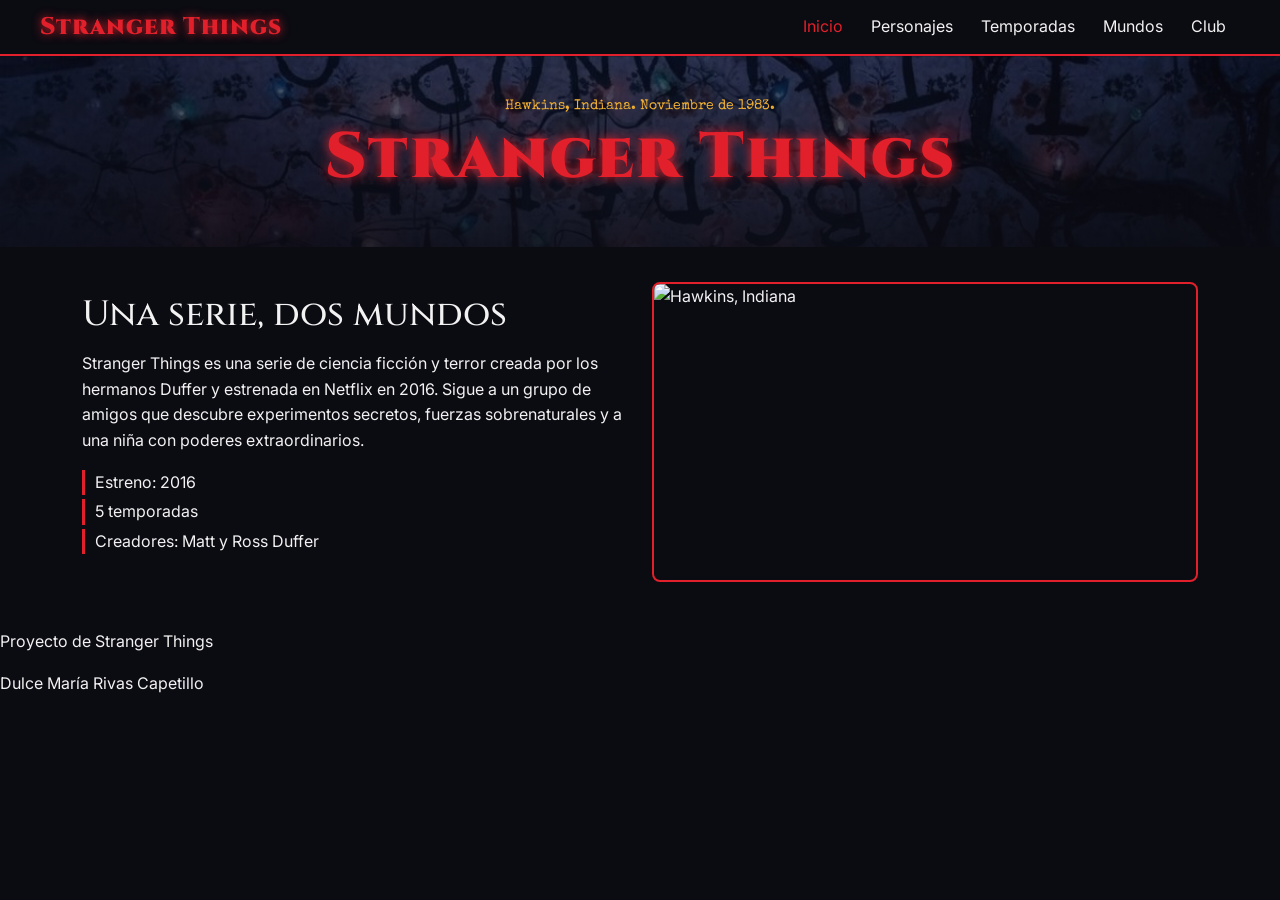
==== index.html @ 76cf499e "agrego la sección una serie, dos mundos con el grid de Bootstrap" ====
<!DOCTYPE html>
<html lang="es">
<head>
  <meta charset="UTF-8">
  <meta name="viewport" content="width=device-width, initial-scale=1.0">
  <title>Stranger Things - Inicio</title>
    <link href="https://fonts.googleapis.com/css2?family=Cinzel:wght@700;900&family=Inter:wght@400;600&family=Special+Elite&display=swap" rel="stylesheet">
  <link href="https://cdn.jsdelivr.net/npm/bootstrap@5.3.3/dist/css/bootstrap.min.css" rel="stylesheet">
  <link href="style.css" rel="stylesheet">
</head>

<body>
  <header>
     <nav class="menu">
      <a class="logo" href="index.html">Stranger Things</a>
      <ul class="enlaces">
        <li><a href="index.html" class="activo">Inicio</a></li>
        <li><a href="personajes.html">Personajes</a></li>
        <li><a href="temporadas.html">Temporadas</a></li>
        <li><a href="mundos.html">Mundos</a></li>
        <li><a href="club.html">Club</a></li>
      </ul>
    </nav>
  </header>
  <main>
     <section class="portada">
      <p class="fecha">Hawkins, Indiana. Noviembre de 1983.</p>
      <h1 class="titulo">Stranger Things</h1>
    </section>

       <section class="seccion">
      <div class="container">
        <div class="row align-items-center">
          <div class="col-md-6">
            <h2 class="titulo-seccion">Una serie, dos mundos</h2>
            <p>Stranger Things es una serie de ciencia ficción y terror creada por los hermanos Duffer y estrenada en Netflix en 2016. Sigue a un grupo de amigos que descubre experimentos secretos, fuerzas sobrenaturales y a una niña con poderes extraordinarios.</p>
            <ul class="datos">
              <li>Estreno: 2016</li>
              <li>5 temporadas</li>
              <li>Creadores: Matt y Ross Duffer</li>
            </ul>
          </div>
          <div class="col-md-6">
            <img class="foto-portada" src="img/mundos.jpg" alt="Hawkins, Indiana">
          </div>
        </div>
      </div>
    </section>
  </main>
  <footer>
    <p>Proyecto de Stranger Things</p>
    <p>Dulce María Rivas Capetillo</p>
  </footer>
</body>
</html>
---- style.css ----
body {
  background-color: #0b0b12;
  color: #f2f2f2;
  font-family: "Inter", sans-serif;
  line-height: 1.6;
}

h1, h2, h3, h4 {
  font-family: "Cinzel", serif;
}

h1 {
  color: #e1202b;
  text-align: center;
  text-shadow: 0 0 12px #e1202b;
} 
a {
  color: #f2f2f2;
}

.menu {
  display: flex;
  flex-direction: column;
  align-items: center;
  padding: 6px 10px;
  background-color: #0b0b12;
  border-bottom: 2px solid #e1202b;
}
.logo {
  font-family: "Cinzel", serif;
  font-weight: 900;
  font-size: 1.25rem;
  letter-spacing: 1px;
  color: #e1202b;
  text-decoration: none;
  text-shadow: 0 0 10px #e1202b;
}
.enlaces {
  display: flex;
  list-style: none;
  margin: 0;
  padding: 0;
}
.enlaces a {
  display: block;
  padding: 5px 7px;
  font-size: 0.78rem;
  color: #f2f2f2;
  text-decoration: none;
}
.enlaces a:hover, .enlaces a.activo {
  color: #e1202b;
}

.portada {
  padding: 20px 10px;
  text-align: center;
  background-image: linear-gradient(rgba(11, 11, 18, 0.6), rgba(11, 11, 18, 0.9)), url("img/portada.jpg");
  background-size: cover;
  background-position: center;
}
.fecha {
  margin: 0;
  font-family: "Special Elite", monospace;
  font-size: 0.85rem;
  color: #f2b134;
}
.titulo {
  margin: 3px 0 10px;
  font-size: 2rem;
  font-weight: 900;
  letter-spacing: 2px;
  animation: parpadeo 2s;
}
@keyframes parpadeo {
  0% { opacity: 1; }
  30% { opacity: 0.2; }
  60% { opacity: 1; }
  80% { opacity: 0.4; }
  100% { opacity: 1; }
}

.row > div {
  padding-bottom: 12px;
}
.seccion {
  padding: 35px 0;
}
.titulo-seccion {
  margin-bottom: 15px;
  font-size: 1.6rem;
}
.datos {
  list-style: none;
  padding-left: 0;
}
.datos li {
  margin-bottom: 4px;
  padding-left: 10px;
  border-left: 3px solid #e1202b;
}
.foto-portada {
  display: block;
  width: 100%;
  height: 230px;
  object-fit: cover;
  border: 2px solid #e1202b;
  border-radius: 8px;
}

@media (min-width: 768px) {
  .menu {
     flex-direction: row;
      justify-content: space-between;
       padding: 6px 40px;
     }
  .logo {
     font-size: 1.5rem; 
    }
  .enlaces a {
     padding: 8px 14px;
      font-size: 1rem;
     }
      .portada { 
        padding: 40px 10px; 
    }
  .titulo {
     font-size: 4rem;
     }
     
 .titulo-seccion { 
    font-size: 2.2rem;
 }
  .foto-portada {
     height: 300px;
     }
}
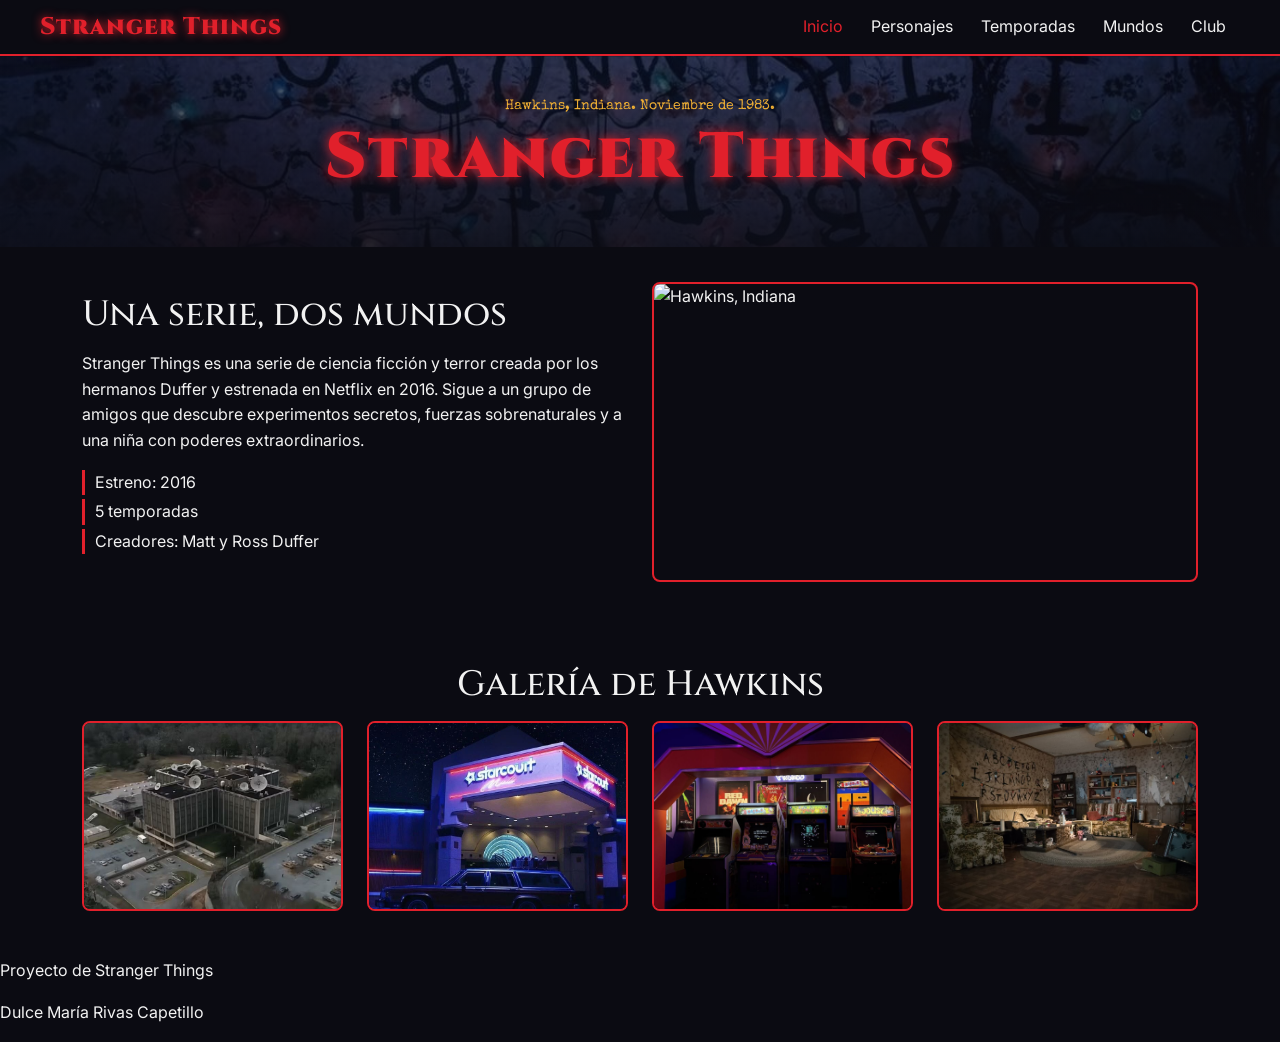
==== commit 543858ac: "Agregué la galería de fotos en el inicio" ====
--- a/index.html
+++ b/index.html
@@ -46,10 +46,30 @@
         </div>
       </div>
     </section>
+    
+     <section class="seccion">
+      <div class="container">
+        <h2 class="titulo-centro">Galería de Hawkins</h2>
+        <div class="row">
+          <div class="col-6 col-md-3">
+            <img class="foto-galeria" src="img/laboratorio.jpg" alt="Laboratorio de Hawkins">
+          </div>
+          <div class="col-6 col-md-3">
+            <img class="foto-galeria" src="img/starcourt.jpg" alt="Starcourt Mall">
+          </div>
+          <div class="col-6 col-md-3">
+            <img class="foto-galeria" src="img/arcade.jpg" alt="Arcade de Hawkins">
+          </div>
+          <div class="col-6 col-md-3">
+            <img class="foto-galeria" src="img/byers.jpg" alt="Casa de los Byers">
+          </div>
+        </div>
+      </div>
+    </section>
   </main>
   <footer>
     <p>Proyecto de Stranger Things</p>
     <p>Dulce María Rivas Capetillo</p>
   </footer>
 </body>
-</html>+</html>
--- a/style.css
+++ b/style.css
@@ -73,6 +73,13 @@
   letter-spacing: 2px;
   animation: parpadeo 2s;
 }
+.titulo-seccion, .titulo-centro {
+  margin-bottom: 15px;
+  font-size: 1.6rem;
+}
+.titulo-centro {
+  text-align: center;
+}
 @keyframes parpadeo {
   0% { opacity: 1; }
   30% { opacity: 0.2; }
@@ -108,6 +115,18 @@
   border: 2px solid #e1202b;
   border-radius: 8px;
 }
+.foto-galeria {
+  display: block;
+  width: 100%;
+  height: 130px;
+  object-fit: cover;
+  border: 2px solid #e1202b;
+  border-radius: 8px;
+  transition: transform 0.3s;
+}
+.foto-galeria:hover {
+  transform: scale(1.05);
+}
 
 @media (min-width: 768px) {
   .menu {
@@ -129,9 +148,13 @@
      font-size: 4rem;
      }
      
- .titulo-seccion { 
-    font-size: 2.2rem;
- }
+   .titulo-seccion, .titulo-centro { 
+    font-size: 2.2rem; 
+}
+  .foto-galeria {
+     height: 190px; 
+    }
+    
   .foto-portada {
      height: 300px;
      }
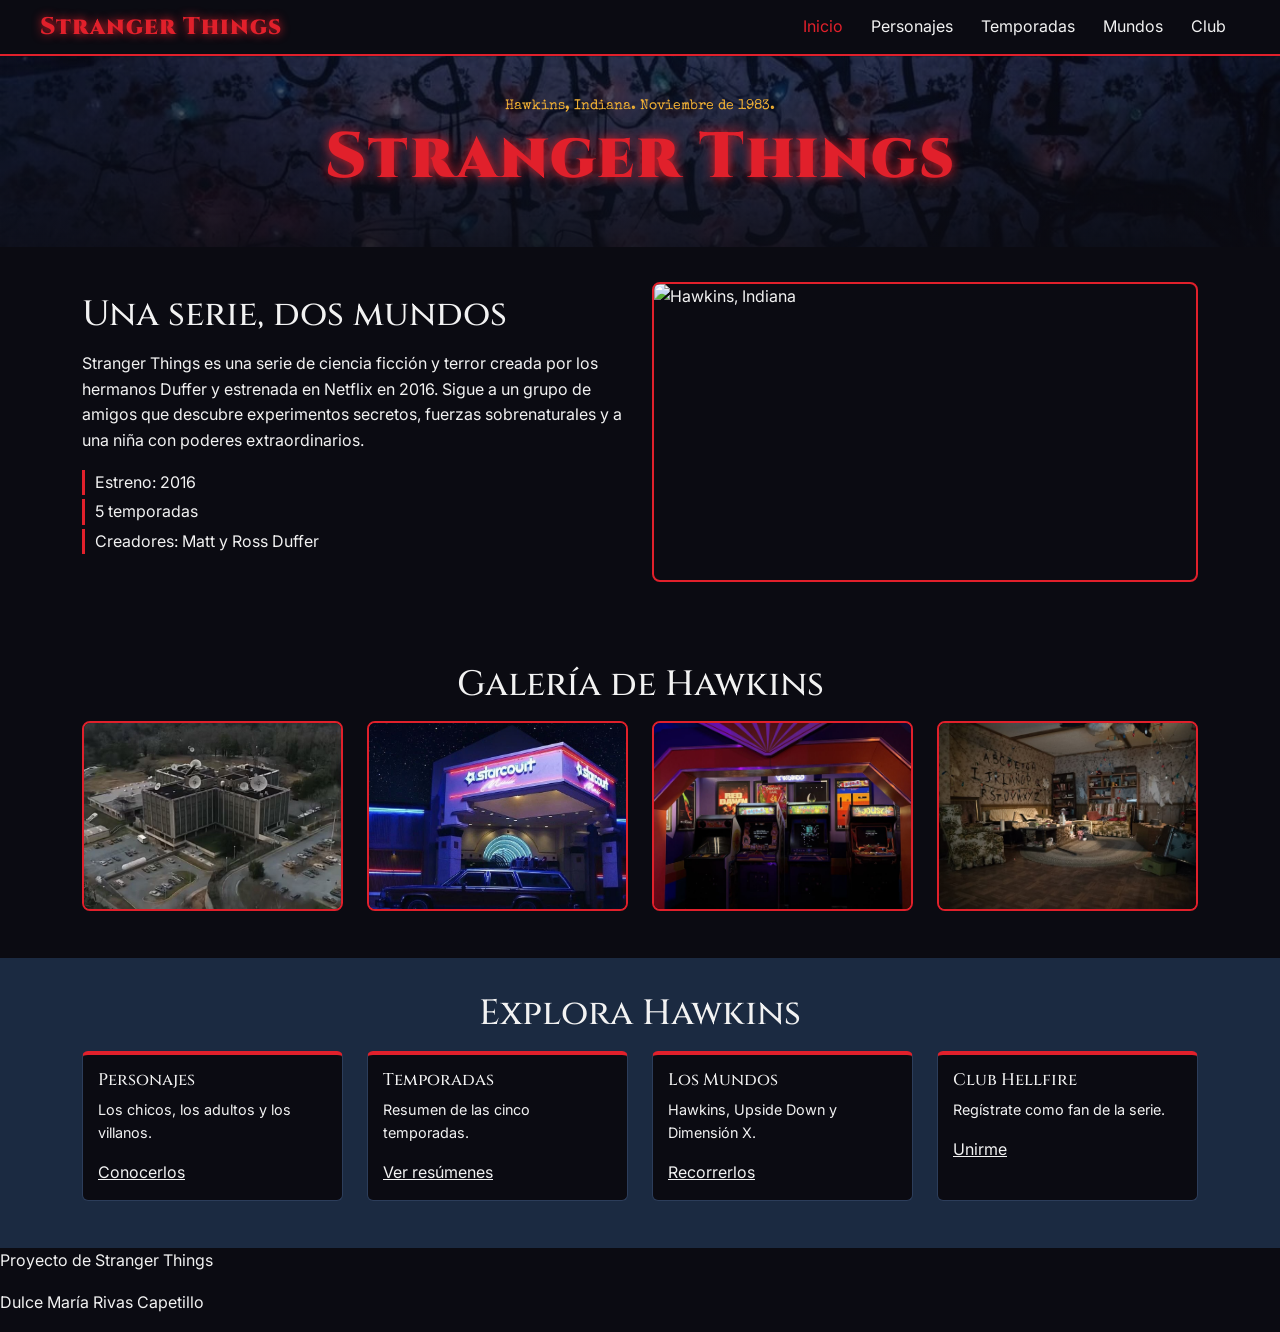
==== commit ef827d94: "agrego las tarjetas que llevan a las otras páginas" ====
--- a/index.html
+++ b/index.html
@@ -46,7 +46,7 @@
         </div>
       </div>
     </section>
-    
+
      <section class="seccion">
       <div class="container">
         <h2 class="titulo-centro">Galería de Hawkins</h2>
@@ -66,6 +66,41 @@
         </div>
       </div>
     </section>
+     <section class="seccion-azul">
+      <div class="container">
+        <h2 class="titulo-centro">Explora Hawkins</h2>
+        <div class="row">
+          <div class="col-6 col-lg-3">
+            <article class="tarjeta">
+              <h3>Personajes</h3>
+              <p>Los chicos, los adultos y los villanos.</p>
+              <a href="personajes.html">Conocerlos</a>
+            </article>
+          </div>
+          <div class="col-6 col-lg-3">
+            <article class="tarjeta">
+              <h3>Temporadas</h3>
+              <p>Resumen de las cinco temporadas.</p>
+              <a href="temporadas.html">Ver resúmenes</a>
+            </article>
+          </div>
+          <div class="col-6 col-lg-3">
+            <article class="tarjeta">
+              <h3>Los Mundos</h3>
+              <p>Hawkins, Upside Down y Dimensión X.</p>
+              <a href="mundos.html">Recorrerlos</a>
+            </article>
+          </div>
+          <div class="col-6 col-lg-3">
+            <article class="tarjeta">
+              <h3>Club Hellfire</h3>
+              <p>Regístrate como fan de la serie.</p>
+              <a href="club.html">Unirme</a>
+            </article>
+          </div>
+        </div>
+      </div>
+    </section>
   </main>
   <footer>
     <p>Proyecto de Stranger Things</p>
--- a/style.css
+++ b/style.css
@@ -91,8 +91,11 @@
 .row > div {
   padding-bottom: 12px;
 }
-.seccion {
+.seccion, .seccion-azul {
   padding: 35px 0;
+}
+.seccion-azul {
+  background-color: #1b2a41;
 }
 .titulo-seccion {
   margin-bottom: 15px;
@@ -154,8 +157,25 @@
   .foto-galeria {
      height: 190px; 
     }
-    
+
   .foto-portada {
      height: 300px;
      }
+  .tarjeta {
+  height: 100%;
+  padding: 15px;
+  background-color: #0b0b12;
+  border: 1px solid #2c3d5a;
+  border-top: 4px solid #e1202b;
+  border-radius: 6px;
+}
+.tarjeta:hover {
+  box-shadow: 0 0 18px #e1202b;
+}
+.tarjeta h3 {
+  font-size: 1.05rem;
+}
+.tarjeta p {
+  font-size: 0.9rem;
+} 
 } 
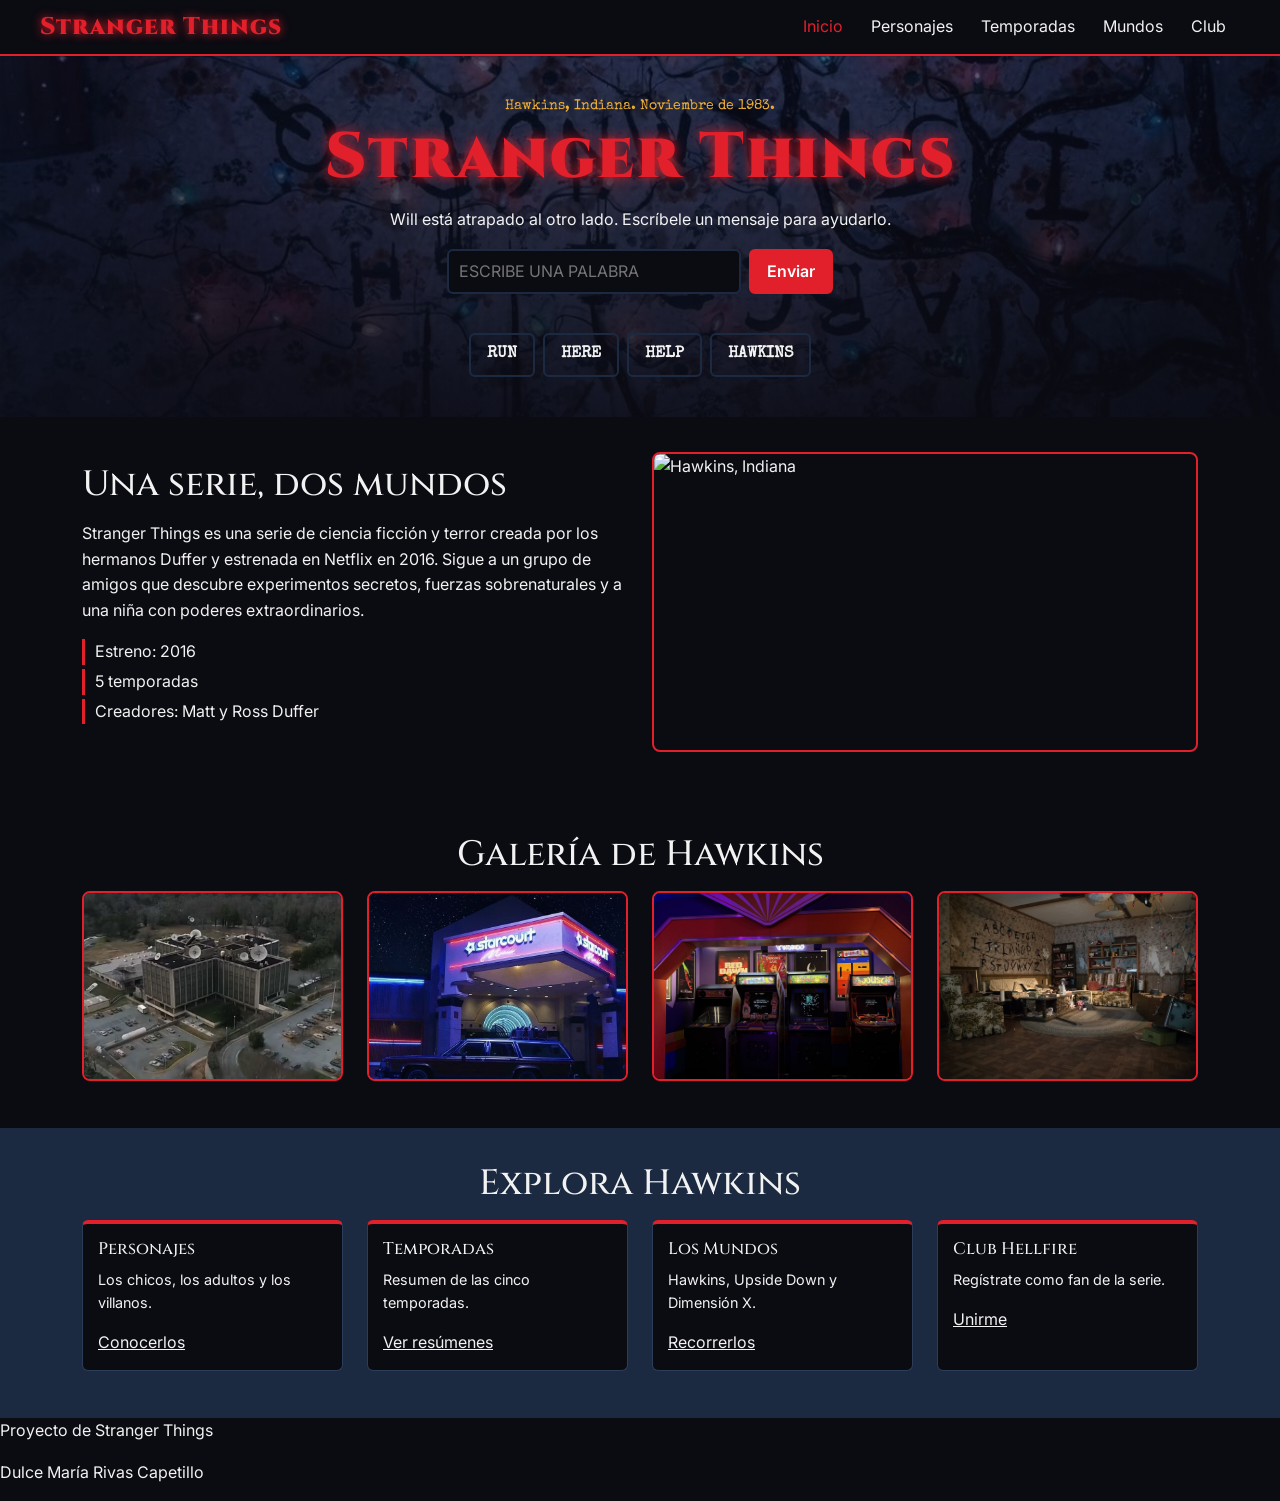
==== commit eb20d70c: "agregué un formulario y  botones de luces" ====
--- a/index.html
+++ b/index.html
@@ -6,6 +6,7 @@
   <title>Stranger Things - Inicio</title>
     <link href="https://fonts.googleapis.com/css2?family=Cinzel:wght@700;900&family=Inter:wght@400;600&family=Special+Elite&display=swap" rel="stylesheet">
   <link href="https://cdn.jsdelivr.net/npm/bootstrap@5.3.3/dist/css/bootstrap.min.css" rel="stylesheet">
+  <link href="https://cdnjs.cloudflare.com/ajax/libs/aos/2.3.4/aos.css" rel="stylesheet">
   <link href="style.css" rel="stylesheet">
 </head>
 
@@ -26,6 +27,20 @@
      <section class="portada">
       <p class="fecha">Hawkins, Indiana. Noviembre de 1983.</p>
       <h1 class="titulo">Stranger Things</h1>
+            <p class="solo-pc">Will está atrapado al otro lado. Escríbele un mensaje para ayudarlo.</p>
+
+      <form id="formulario-luces" class="formulario-luces">
+        <input type="text" id="mensaje" class="caja" maxlength="20" placeholder="Escribe una palabra">
+        <button type="submit" id="boton-enviar" class="boton-rojo">Enviar</button>
+      </form>
+      <p id="respuesta" class="respuesta"></p>
+
+      <div class="botones-rapidos">
+        <button type="button" class="boton-rapido" data-mensaje="RUN">RUN</button>
+        <button type="button" class="boton-rapido" data-mensaje="HERE">HERE</button>
+        <button type="button" class="boton-rapido" data-mensaje="HELP">HELP</button>
+        <button type="button" class="boton-rapido" data-mensaje="HAWKINS">HAWKINS</button>
+      </div>
     </section>
 
        <section class="seccion">
@@ -71,28 +86,28 @@
         <h2 class="titulo-centro">Explora Hawkins</h2>
         <div class="row">
           <div class="col-6 col-lg-3">
-            <article class="tarjeta">
+            <article class="tarjeta" data-aos="fade-up">
               <h3>Personajes</h3>
               <p>Los chicos, los adultos y los villanos.</p>
               <a href="personajes.html">Conocerlos</a>
             </article>
           </div>
           <div class="col-6 col-lg-3">
-            <article class="tarjeta">
+            <article class="tarjeta" data-aos="fade-up">
               <h3>Temporadas</h3>
               <p>Resumen de las cinco temporadas.</p>
               <a href="temporadas.html">Ver resúmenes</a>
             </article>
           </div>
           <div class="col-6 col-lg-3">
-            <article class="tarjeta">
+            <article class="tarjeta" data-aos="fade-up">
               <h3>Los Mundos</h3>
               <p>Hawkins, Upside Down y Dimensión X.</p>
               <a href="mundos.html">Recorrerlos</a>
             </article>
           </div>
           <div class="col-6 col-lg-3">
-            <article class="tarjeta">
+            <article class="tarjeta" data-aos="fade-up">
               <h3>Club Hellfire</h3>
               <p>Regístrate como fan de la serie.</p>
               <a href="club.html">Unirme</a>
@@ -106,5 +121,8 @@
     <p>Proyecto de Stranger Things</p>
     <p>Dulce María Rivas Capetillo</p>
   </footer>
+
+    <script src="https://cdnjs.cloudflare.com/ajax/libs/aos/2.3.4/aos.js"></script>
+  <script src="funciones.js"></script>
 </body>
 </html>
--- a/style.css
+++ b/style.css
@@ -130,7 +130,72 @@
 .foto-galeria:hover {
   transform: scale(1.05);
 }
-
+.solo-pc {
+  display: none;
+}
+.formulario-luces {
+  display: flex;
+  justify-content: center;
+  gap: 8px;
+  max-width: 420px;
+  margin: 0 auto;
+}
+.caja {
+  width: 100%;
+  padding: 8px 10px;
+  background-color: #0b0b12;
+  color: #f2f2f2;
+  border: 2px solid #1b2a41;
+  border-radius: 6px;
+}
+.caja:focus {
+  outline: none;
+  border-color: #e1202b;
+}
+.formulario-luces .caja {
+  width: 70%;
+  text-transform: uppercase;
+}
+.respuesta {
+  min-height: 22px;
+  margin: 5px 0 0;
+  font-family: "Special Elite", monospace;
+  font-size: 0.85rem;
+}
+.error {
+  color: #ff6b73;
+}
+.boton-rojo, .boton-rapido {
+  padding: 7px 16px;
+  border: 2px solid #e1202b;
+  border-radius: 6px;
+  font-weight: 600;
+  cursor: pointer;
+}
+.boton-rojo {
+  background-color: #e1202b;
+  color: white;
+}
+.boton-rojo:hover {
+  background-color: #b8161f;
+}
+.boton-rapido {
+  background-color: transparent;
+  border-color: #1b2a41;
+  color: #f2f2f2;
+  font-family: "Special Elite", monospace;
+}
+.boton-rapido:hover {
+  border-color: #e1202b;
+  color: #e1202b;
+}
+.botones-rapidos {
+  display: flex;
+  justify-content: center;
+  flex-wrap: wrap;
+  gap: 8px;
+  margin-top: 12px;
+}
 @media (min-width: 768px) {
   .menu {
      flex-direction: row;
@@ -178,4 +243,7 @@
 .tarjeta p {
   font-size: 0.9rem;
 } 
+  .solo-pc {
+     display: block; 
+    }
 } 
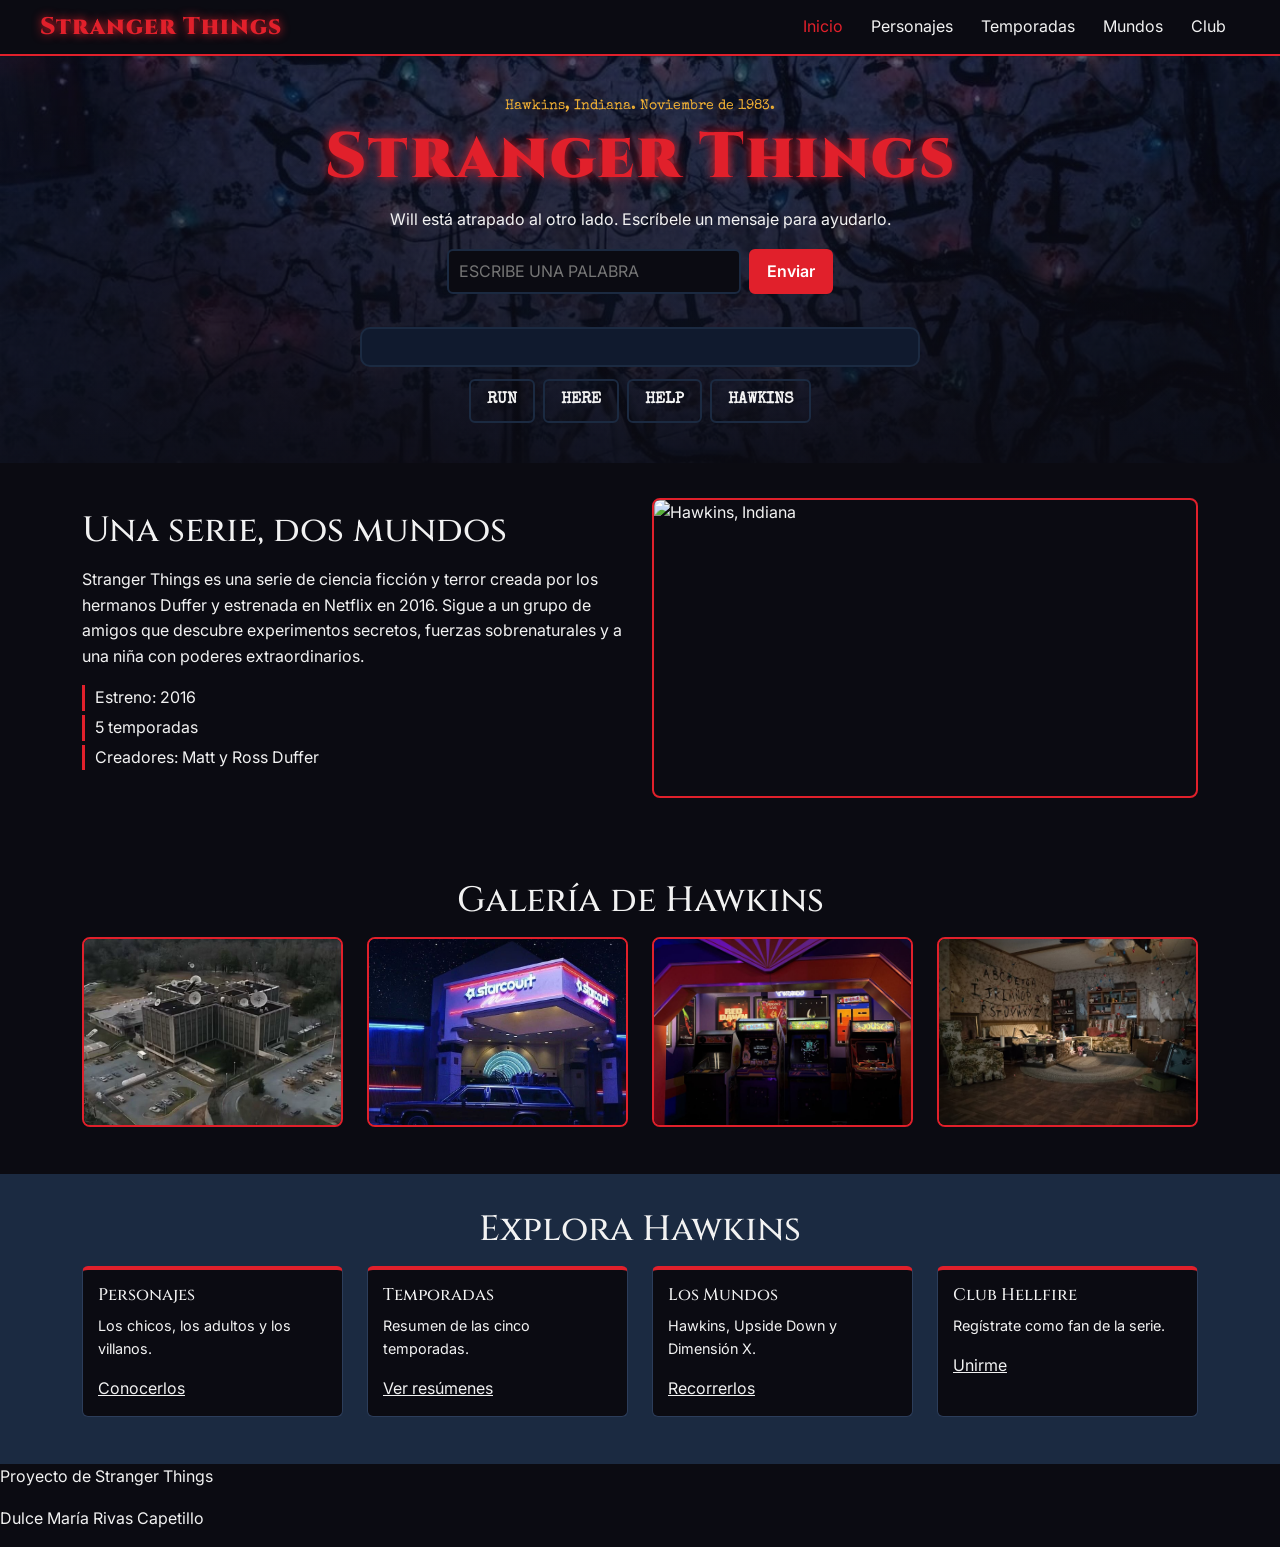
==== commit e9c22e20: "creo la pared con las 26 letras y sus focos" ====
--- a/index.html
+++ b/index.html
@@ -34,7 +34,7 @@
         <button type="submit" id="boton-enviar" class="boton-rojo">Enviar</button>
       </form>
       <p id="respuesta" class="respuesta"></p>
-
+      <div id="pared" class="pared"></div>
       <div class="botones-rapidos">
         <button type="button" class="boton-rapido" data-mensaje="RUN">RUN</button>
         <button type="button" class="boton-rapido" data-mensaje="HERE">HERE</button>
--- a/style.css
+++ b/style.css
@@ -196,6 +196,35 @@
   gap: 8px;
   margin-top: 12px;
 }
+.pared {
+  display: grid;
+  grid-template-columns: repeat(9, 1fr);
+  gap: 8px 3px;
+  max-width: 560px;
+  margin: 6px auto 0;
+  padding: 10px 6px;
+  background-color: #101a2e;
+  border: 2px solid #1b2a41;
+  border-radius: 10px;
+}
+.letra {
+  font-family: "Special Elite", monospace;
+  font-size: 0.8rem;
+  color: #8a93a6;
+}
+.foco {
+  display: block;
+  width: 10px;
+  height: 14px;
+  margin: 0 auto 2px;
+  border-radius: 50%;
+  background-color: #2a3347;
+}
+.letra.prendida {
+  color: #f2f2f2;
+}
+
+
 @media (min-width: 768px) {
   .menu {
      flex-direction: row;
@@ -246,4 +275,15 @@
   .solo-pc {
      display: block; 
     }
+  .pared { 
+    gap: 14px 6px; 
+    padding: 18px 12px;
+ }
+  .letra { 
+    font-size: 1.1rem;
+ }
+  .foco {
+     width: 14px; 
+     height: 19px;
+     }    
 } 
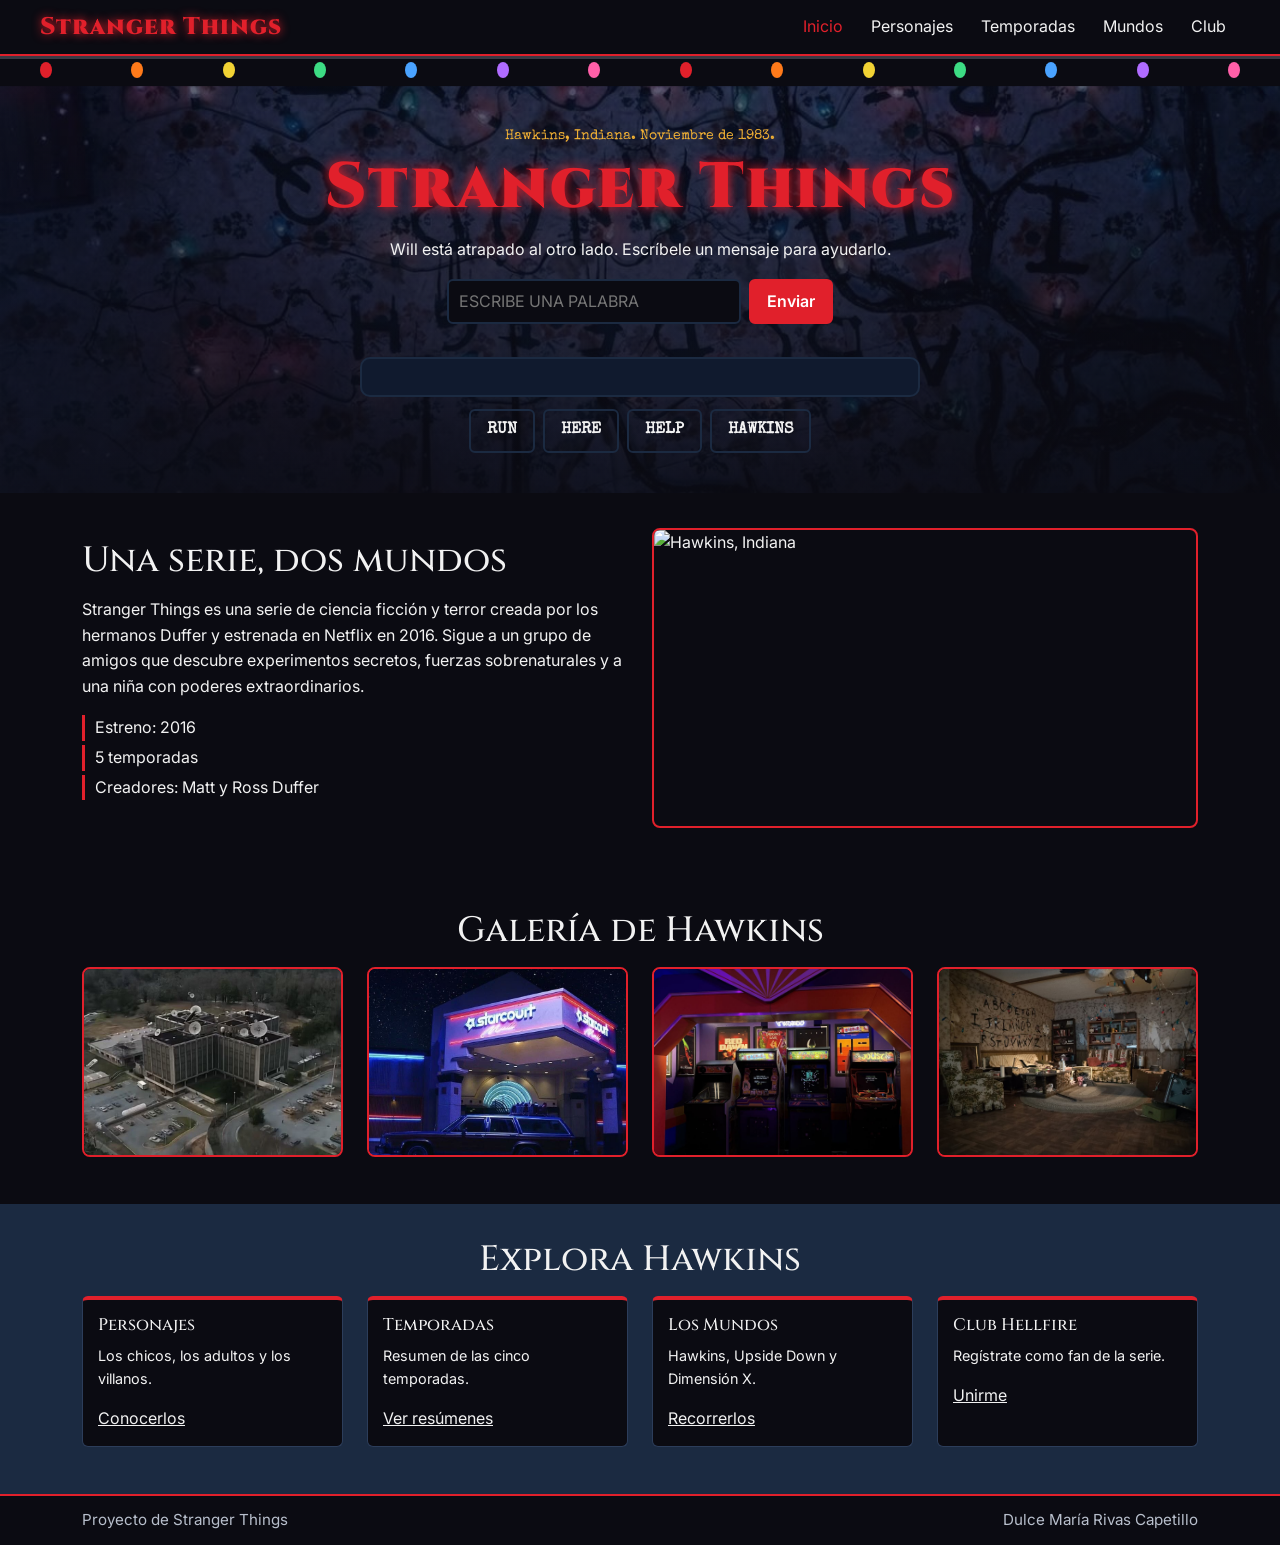
==== commit 25a35bd5: "agrego el estilo del pie de página" ====
--- a/index.html
+++ b/index.html
@@ -23,6 +23,22 @@
       </ul>
     </nav>
   </header>
+   <div class="luces">
+    <span class="rojo"></span>
+    <span class="naranja"></span>
+    <span class="amarillo"></span>
+    <span class="verde"></span>
+    <span class="azul"></span>
+    <span class="morado"></span>
+    <span class="rosa"></span>
+    <span class="rojo"></span>
+    <span class="naranja"></span>
+    <span class="amarillo"></span>
+    <span class="verde"></span>
+    <span class="azul"></span>
+    <span class="morado"></span>
+    <span class="rosa"></span>
+  </div>
   <main>
      <section class="portada">
       <p class="fecha">Hawkins, Indiana. Noviembre de 1983.</p>
@@ -117,9 +133,11 @@
       </div>
     </section>
   </main>
-  <footer>
-    <p>Proyecto de Stranger Things</p>
-    <p>Dulce María Rivas Capetillo</p>
+  <footer class="pie">
+    <div class="container d-flex justify-content-between">
+      <p>Proyecto de Stranger Things</p>
+      <p>Dulce María Rivas Capetillo</p>
+    </div>
   </footer>
 
     <script src="https://cdnjs.cloudflare.com/ajax/libs/aos/2.3.4/aos.js"></script>
--- a/style.css
+++ b/style.css
@@ -223,6 +223,62 @@
 .letra.prendida {
   color: #f2f2f2;
 }
+.luces {
+  display: flex;
+  justify-content: space-around;
+  border-top: 3px solid #3a3a44;
+  height: 30px;
+  overflow: hidden;
+}
+.luces span {
+  width: 12px;
+  height: 16px;
+  margin-top: 3px;
+  border-radius: 50%;
+  animation: brillar 2s infinite alternate;
+}
+.luces span:nth-child(even) {
+  animation-delay: 1s;
+}
+.rojo { 
+    background-color: #e1202b;
+ }
+.naranja { 
+    background-color: #ff7a1a; 
+}
+.amarillo {
+     background-color: #f2d334;
+     }
+.verde {
+     background-color: #3ddc84; 
+    }
+.azul {
+     background-color: #4aa3ff;
+     }
+.morado {
+     background-color: #b06cff;
+     }
+.rosa {
+     background-color: #ff5fa8;
+     }
+
+
+@keyframes brillar {
+  from { 
+    opacity: 0.5; }
+  to { 
+    opacity: 1; }
+}
+.pie {
+  padding: 12px 0;
+  background-color: #0b0b12;
+  border-top: 2px solid #e1202b;
+  font-size: 0.8rem;
+  color: #b8bfcc;
+}
+.pie p {
+  margin: 0;
+}
 
 
 @media (min-width: 768px) {
@@ -285,5 +341,8 @@
   .foco {
      width: 14px; 
      height: 19px;
-     }    
+     }  
+  .pie { 
+    font-size: 0.95rem; 
+}       
 } 
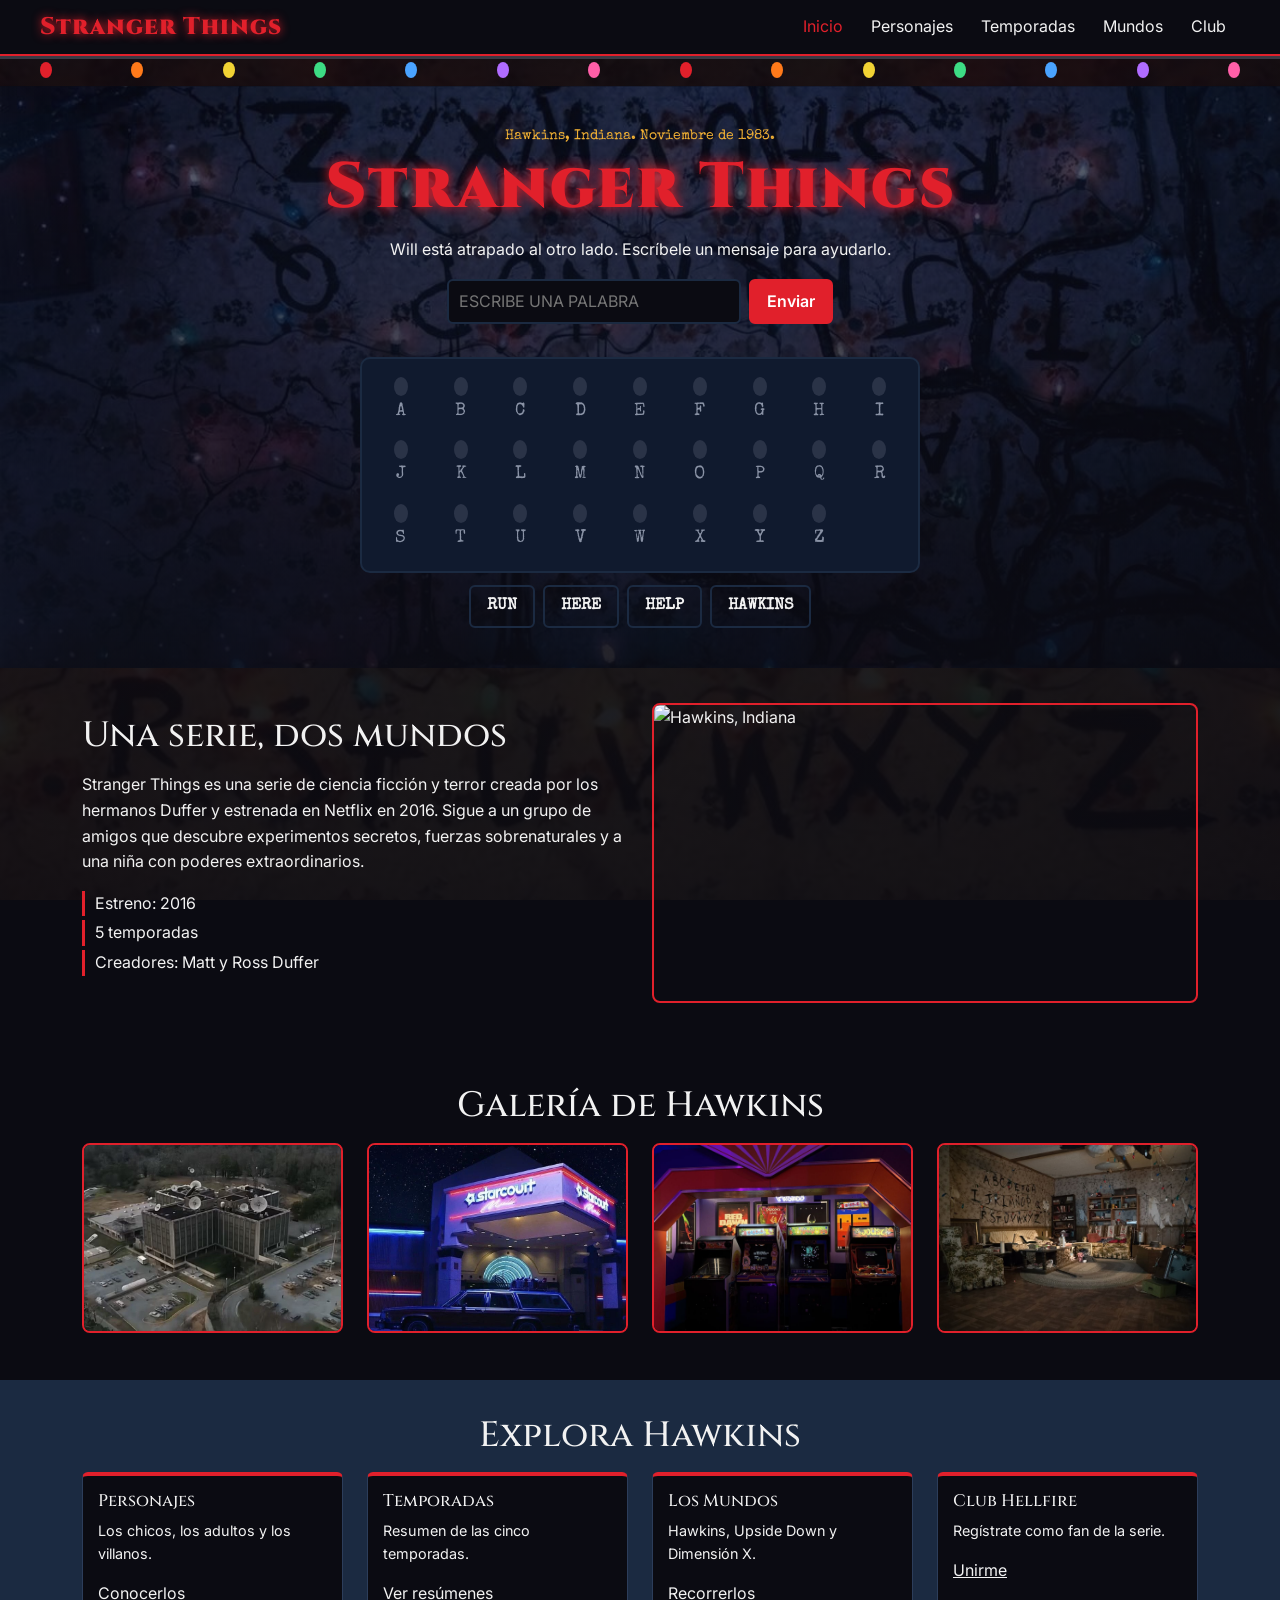
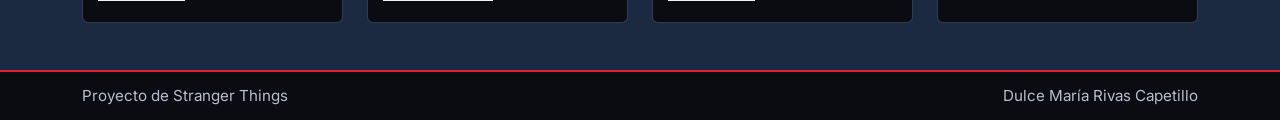
==== commit 9ad33055: "modificaciones de estructura en las páginas" ====
--- a/index.html
+++ b/index.html
@@ -6,7 +6,6 @@
   <title>Stranger Things - Inicio</title>
     <link href="https://fonts.googleapis.com/css2?family=Cinzel:wght@700;900&family=Inter:wght@400;600&family=Special+Elite&display=swap" rel="stylesheet">
   <link href="https://cdn.jsdelivr.net/npm/bootstrap@5.3.3/dist/css/bootstrap.min.css" rel="stylesheet">
-  <link href="https://cdnjs.cloudflare.com/ajax/libs/aos/2.3.4/aos.css" rel="stylesheet">
   <link href="style.css" rel="stylesheet">
 </head>
 
@@ -123,7 +122,7 @@
             </article>
           </div>
           <div class="col-6 col-lg-3">
-            <article class="tarjeta" data-aos="fade-up">
+            <article class="tarjeta">
               <h3>Club Hellfire</h3>
               <p>Regístrate como fan de la serie.</p>
               <a href="club.html">Unirme</a>
@@ -140,7 +139,6 @@
     </div>
   </footer>
 
-    <script src="https://cdnjs.cloudflare.com/ajax/libs/aos/2.3.4/aos.js"></script>
   <script src="funciones.js"></script>
 </body>
 </html>
--- a/style.css
+++ b/style.css
@@ -1,6 +1,11 @@
 
 body {
   background-color: #0b0b12;
+  background-image: linear-gradient(rgba(11, 11, 18, 0.82), rgba(11, 11, 18, 0.92)), url("img/portada2.jpg");
+  background-size: cover;
+  font-size: 0.9rem;
+  background-position: center;
+  background-attachment: fixed;
   color: #f2f2f2;
   font-family: "Inter", sans-serif;
   line-height: 1.6;
@@ -77,7 +82,7 @@
   margin-bottom: 15px;
   font-size: 1.6rem;
 }
-.titulo-centro {
+.titulo-centro, .texto-centro {
   text-align: center;
 }
 @keyframes parpadeo {
@@ -91,8 +96,16 @@
 .row > div {
   padding-bottom: 12px;
 }
-.seccion, .seccion-azul {
+.seccion, .seccion-azul, .seccion-villanos {
   padding: 35px 0;
+}
+.seccion-villanos {
+  background-image: linear-gradient(#0b0b12, #3a0a0f);
+}
+.aviso {
+  font-family: "Special Elite", monospace;
+  font-size: 0.85rem;
+  color: #f2b134;
 }
 .seccion-azul {
   background-color: #1b2a41;
@@ -261,8 +274,6 @@
 .rosa {
      background-color: #ff5fa8;
      }
-
-
 @keyframes brillar {
   from { 
     opacity: 0.5; }
@@ -279,9 +290,362 @@
 .pie p {
   margin: 0;
 }
-
-
+.row {
+  justify-content: center;
+}
+
+.encabezado {
+  padding: 20px 10px;
+  text-align: center;
+  background-size: cover;
+  background-position: center;
+}
+.atajos {
+  display: flex;
+  justify-content: center;
+  flex-wrap: wrap;
+  gap: 8px;
+}
+.atajos a {
+  padding: 4px 14px;
+  border: 2px solid #e1202b;
+  border-radius: 50px;
+  font-size: 0.85rem;
+  font-weight: 600;
+  text-decoration: none;
+}
+.atajos a:hover {
+  background-color: #e1202b;
+}
+.personaje {
+  height: 100%;
+  overflow: hidden;
+  background-color: #0b0b12;
+  border: 1px solid #2c3d5a;
+  border-radius: 8px;
+}
+.personaje:hover {
+  border-color: #e1202b;
+  box-shadow: 0 0 18px #e1202b;
+}
+.personaje img {
+  display: block;
+  width: 100%;
+  height: 190px;
+  object-fit: cover;
+  object-position: top;
+}
+.texto-personaje {
+  padding: 10px;
+}
+.texto-personaje h3 {
+  margin-bottom: 2px;
+  font-size: 1rem;
+}
+.texto-personaje p {
+  margin: 0;
+  font-size: 0.82rem;
+  line-height: 1.4;
+}
+.texto-personaje .actor {
+  margin-bottom: 5px;
+  font-family: "Special Elite", monospace;
+  color: #f2b134;
+}
+.info-vecna {
+  margin-bottom: 25px;
+  padding: 15px;
+  background-color: #0b0b12;
+  border: 2px solid #e1202b;
+  border-radius: 10px;
+}
+.info-vecna h3 {
+  font-size: 1.3rem;
+}
+.info-vecna h4 {
+  font-size: 1.1rem;
+  color: #f2b134;
+}
+.foto-vecna {
+  display: block;
+  width: 100%;
+  height: 230px;
+  object-fit: cover;
+  object-position: top;
+  border: 2px solid #e1202b;
+  border-radius: 8px;
+}
+.nombre-foto {
+  margin: 5px 0 0;
+  text-align: center;
+  font-family: "Special Elite", monospace;
+}
+.historia {
+  margin-left: 8px;
+  padding-left: 18px;
+  list-style: none;
+  border-left: 3px solid #e1202b;
+}
+.historia li {
+  margin-bottom: 10px;
+  font-size: 0.9rem;
+}
+.temporada {
+  margin-bottom: 10px;
+  background-color: #0b0b12;
+  border: 1px solid #2c3d5a;
+  border-radius: 6px;
+}
+.temporada summary {
+  padding: 12px 15px;
+  background-color: #1b2a41;
+  font-family: "Cinzel", serif;
+  font-weight: 700;
+  cursor: pointer;
+}
+.temporada[open] summary {
+  background-color: #e1202b;
+}
+.contenido-temporada {
+  padding: 15px;
+  display: grid;
+  gap: 12px;
+}
+.poster {
+  display: block;
+  width: 150px;
+  margin: 0 auto;
+  aspect-ratio: 2 / 3;
+  object-fit: cover;
+  border: 2px solid #e1202b;
+  border-radius: 8px;
+}
+.foto-escena {
+  position: relative;
+  width: 260px;
+  max-width: 100%;
+  height: 120px;
+  margin: 0 auto;
+  overflow: hidden;
+  border: 2px solid #e1202b;
+  border-radius: 8px;
+}
+.foto-escena img {
+  position: absolute;
+  top: 0;
+  left: 0;
+  width: 100%;
+  height: 100%;
+  object-fit: cover;
+}
+.mundo {
+  padding: 18px;
+  margin-bottom: 20px;
+  border: 2px solid #1b2a41;
+  border-radius: 10px;
+}
+#hawkins {
+  background-image: linear-gradient(#2a1a1c, #0b0b12);
+  border-color: #f2b134;
+}
+#upsidedown {
+  background-image: linear-gradient(#0a1a33, #03060d);
+  border-color: #4aa3ff;
+}
+#dimensionx {
+  background-image: linear-gradient(#3a0a0f, black);
+  border-color: #e1202b;
+}
+.foto-mundo {
+  display: block;
+  width: 100%;
+  aspect-ratio: 4 / 3;
+  object-fit: cover;
+  object-position: center;
+  border: 2px solid #e1202b;
+  border-radius: 8px;
+}
+.botones-mundo {
+  display: flex;
+  justify-content: center;
+  flex-wrap: wrap;
+  gap: 8px;
+}
+.boton-mundo {
+  padding: 7px 16px;
+  border: 2px solid #1b2a41;
+  border-radius: 6px;
+  background-color: transparent;
+  color: #f2f2f2;
+  font-family: "Special Elite", monospace;
+  font-weight: 600;
+  cursor: pointer;
+}
+.boton-mundo:hover {
+  border-color: #e1202b;
+  color: #e1202b;
+}
+.boton-mundo.activo {
+  background-color: #e1202b;
+  border-color: #e1202b;
+  color: white;
+}
+.oculto {
+  display: none;
+}
+.lugar {
+  position: relative;
+  height: 170px;
+  overflow: hidden;
+  border: 2px solid #1b2a41;
+  border-radius: 8px;
+}
+.lugar:hover {
+  border-color: #e1202b;
+}
+.lugar img {
+  width: 100%;
+  height: 100%;
+  object-fit: cover;
+  transition: transform 0.4s;
+}
+.lugar:hover img {
+  transform: scale(1.1);
+}
+.texto-lugar {
+  position: absolute;
+  left: 0;
+  right: 0;
+  bottom: 0;
+  padding: 8px;
+  background-image: linear-gradient(transparent, rgba(0, 0, 0, 0.92));
+}
+.texto-lugar h3 {
+  margin: 0;
+  font-size: 0.95rem;
+}
+.texto-lugar p {
+  display: none;
+  margin: 4px 0 0;
+  font-size: 0.78rem;
+  line-height: 1.35;
+}
+.lugar:hover .texto-lugar p {
+  display: block;
+}
+label {
+  display: block;
+  margin-bottom: 4px;
+  font-weight: 600;
+}
+.etiqueta {
+  margin-bottom: 4px;
+  font-weight: 600;
+}
+.opcion {
+  display: inline-block;
+  margin-right: 12px;
+  font-weight: 400;
+}
+.caja.bien {
+  border-color: #3ecf6b;
+}
+.caja.mal {
+  border-color: #e1202b;
+}
+.carnet {
+  padding: 20px;
+  text-align: center;
+  background-image: linear-gradient(#1b2a41, #0b0b12);
+  border: 2px solid #e1202b;
+  border-radius: 10px;
+  box-shadow: 0 0 20px #e1202b;
+}
+.foto-carnet {
+  display: block;
+  width: 140px;
+  height: 140px;
+  margin: 0 auto 10px;
+  object-fit: cover;
+  object-position: top;
+  border: 3px solid #e1202b;
+  border-radius: 50%;
+}
+.nombre-carnet {
+  font-family: "Special Elite", monospace;
+  color: #f2b134;
+}
+.vista {
+  display: block;
+  width: 90px;
+  height: 90px;
+  margin-top: 6px;
+  object-fit: cover;
+  object-position: top;
+  border: 2px solid #e1202b;
+  border-radius: 50%;
+}
+.tarjeta {
+  height: 100%;
+  padding: 15px;
+  background-color: #0b0b12;
+  border: 1px solid #2c3d5a;
+  border-top: 4px solid #e1202b;
+  border-radius: 6px;
+}
+.tarjeta:hover {
+     box-shadow: 0 0 18px #e1202b;
+     }
+.tarjeta h3 {
+     font-size: 1.05rem; 
+    }
+.tarjeta p {
+     font-size: 0.9rem; 
+    }
+.personaje img {
+     height: 150px; }
+.texto-personaje {
+     padding: 8px; }
+.texto-personaje h3 { 
+    font-size: 0.9rem; }
+.texto-personaje p {
+     font-size: 0.75rem; }
+.info-vecna { 
+    padding: 12px; }
+.info-vecna h3 {
+     font-size: 1.1rem; }
+.info-vecna p { 
+    font-size: 0.78rem; }
+.historia li {
+     margin-bottom: 6px; font-size: 0.76rem; }
+.foto-vecna {
+     height: 170px; }
+.mundo { 
+    padding: 12px; }
+.mundo .row { 
+    flex-direction: column-reverse; }
+.mundo p {
+     font-size: 0.85rem; }
+.foto-mundo {
+     aspect-ratio: 16 / 9; }    
+.caja { 
+    padding: 6px 8px; }
+label { 
+    margin-bottom: 2px; font-size: 0.85rem; }
+#formulario-club .error {
+     margin: 0 0 6px; font-size: 0.8rem; }
+.vista {
+     width: 70px; height: 70px; }
+.carnet button {
+     margin-top: 10px; }      
+
+
+
+/*responsivo xd*/
 @media (min-width: 768px) {
+     body { 
+        font-size: 1rem;
+     }
   .menu {
      flex-direction: row;
       justify-content: space-between;
@@ -311,23 +675,7 @@
   .foto-portada {
      height: 300px;
      }
-  .tarjeta {
-  height: 100%;
-  padding: 15px;
-  background-color: #0b0b12;
-  border: 1px solid #2c3d5a;
-  border-top: 4px solid #e1202b;
-  border-radius: 6px;
-}
-.tarjeta:hover {
-  box-shadow: 0 0 18px #e1202b;
-}
-.tarjeta h3 {
-  font-size: 1.05rem;
-}
-.tarjeta p {
-  font-size: 0.9rem;
-} 
+
   .solo-pc {
      display: block; 
     }
@@ -344,5 +692,49 @@
      }  
   .pie { 
     font-size: 0.95rem; 
-}       
+}      
+  .personaje img { 
+    height: 250px; }
+  .texto-personaje h3 { 
+    font-size: 1.15rem; }
+  .texto-personaje p {
+     font-size: 0.9rem; } 
+      .foto-vecna { 
+        height: 300px; }
+      .lugar { 
+        height: 210px; }    
+   .texto-personaje { 
+    padding: 10px; }
+  .info-vecna { 
+    padding: 15px; }
+  .info-vecna h3 {
+     font-size: 1.3rem; }
+  .info-vecna p { 
+    font-size: 1rem; }
+  .historia li {
+     margin-bottom: 10px; font-size: 0.9rem; }   
+      .contenido-temporada {
+    grid-template-columns: 1fr 1fr 1fr;
+    grid-template-rows: auto 1fr;
+  }
+  .texto-temporada { 
+    grid-column: 2 / 4; }
+  .poster { 
+    grid-column: 1; grid-row: 1 / 3; width: 100%; margin: 0; }
+  .foto-escena {
+     width: auto; max-width: none; height: auto; min-height: 110px; margin: 0; }   
+    .mundo {
+         padding: 18px; }
+  .mundo .row {
+     flex-direction: row; }
+  .mundo p { 
+    font-size: 1rem; }
+  .foto-mundo { 
+    aspect-ratio: 4 / 3; } 
+     .caja {
+         padding: 8px 10px; }
+  label {
+     margin-bottom: 4px; font-size: 1rem; }
+  .vista { 
+    width: 90px; height: 90px; }
 } 
